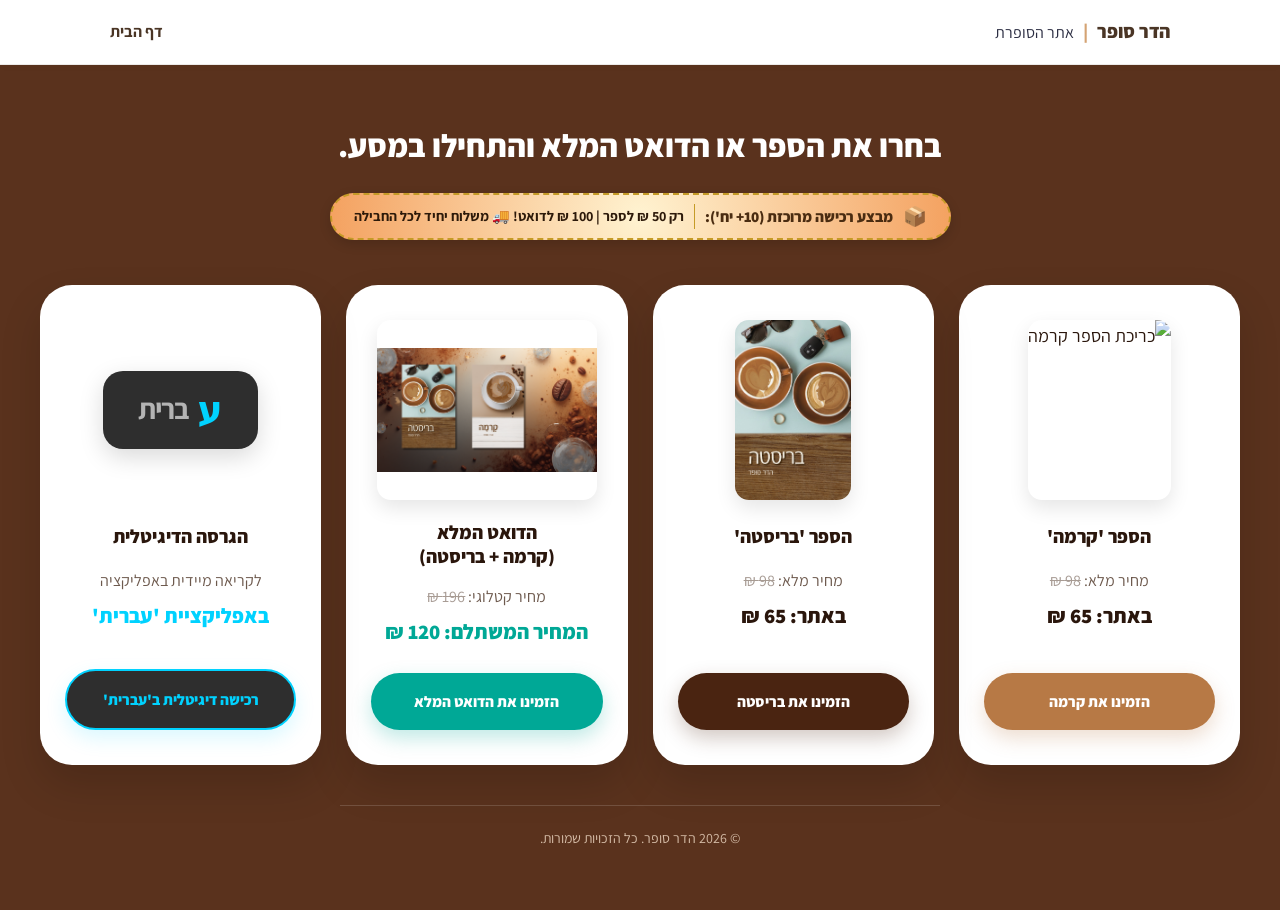
==== checkout.html @ 74c44c18 "Update checkout.html" ====
<!DOCTYPE html>
<html lang="he" dir="rtl">
<head>
  <meta charset="UTF-8" />
  <meta name="viewport" content="width=device-width, initial-scale=1.0" />
  <title>רכישת הספרים | דואט קרמה ובריסטה מאת הדר סופר</title>
  
  <!-- אייקון פול הקפה ללשונית הדפדפן -->
 <link rel="icon" type="image/png" href="https://hadarsofer.co.il/images/favicon-coffee.png?v=500">
  
  <!-- פונט Assistant הרשמי של האתר -->
  <link rel="preconnect" href="https://fonts.googleapis.com">
  <link rel="preconnect" href="https://fonts.gstatic.com" crossorigin>
  <link href="https://fonts.googleapis.com/css2?family=Assistant:wght@300;400;600;700;800&display=swap" rel="stylesheet">

  <style>
    :root {
      --cream: #fbf4e8;
      --coffee: #4A3525;
      --espresso: #2a160c;
      --caramel: #b77945;
      --accent: #D4A373;
      --white: #fffdf8;
      --text: #2B2D42;
    }
    * { 
      box-sizing: border-box; 
      margin: 0;
      padding: 0;
    }
    body {
      font-family: 'Assistant', Arial, sans-serif;
      background: var(--cream);
      color: var(--espresso);
      line-height: 1.75;
      font-size: 18px;
    }
    .container { 
      width: min(1200px, 94vw); 
      margin: auto; 
    }
    
    /* סרגל ניווט עליון אחיד ומקובע */
    .main-nav {
      background-color: #FFFFFF;
      border-bottom: 1px solid rgba(74, 53, 37, 0.1);
      padding: 15px 0;
      position: sticky;
      top: 0;
      z-index: 1000;
      box-shadow: 0 2px 10px rgba(74, 53, 37, 0.02);
    }

    .nav-container {
      max-width: 1100px;
      margin: 0 auto;
      padding: 0 20px;
      display: flex;
      justify-content: space-between;
      align-items: center;
    }

    .site-logo-brand {
      color: var(--coffee);
      font-weight: 800;
      text-decoration: none;
      font-size: 1.2rem;
    }

    .logo-sep {
      color: var(--accent);
      margin: 0 5px;
    }

    .logo-sub {
      font-weight: 400;
      color: var(--text);
      font-size: 1rem;
    }

    .nav-links {
      display: flex;
      gap: 20px;
    }

    .nav-link {
      color: var(--coffee);
      font-weight: 700;
      text-decoration: none;
      font-size: 1rem;
      transition: color 0.2s ease;
    }

    .nav-link:hover {
      color: var(--accent);
    }

    /* גריד כרטיסי רכישה מאוזן */
    .purchase-grid {
      display: grid;
      grid-template-columns: repeat(auto-fit, minmax(260px, 1fr));
      gap: 25px;
      max-width: 1200px;
      margin: 0 auto;
      width: 100%;
    }

    .purchase-card {
      background: #ffffff; 
      border-radius: 32px; 
      padding: 35px 25px; 
      display: flex; 
      flex-direction: column; 
      align-items: center; 
      text-align: center; 
      box-shadow: 0 20px 40px rgba(0,0,0,0.15);
      justify-content: space-between; /* דוחף את כפתור הרכישה תמיד לתחתית הכרטיס */
      min-height: 480px; /* גובה אחיד לכל הכרטיסים */
      transition: transform 0.2s ease;
    }

    .purchase-card:hover {
      transform: translateY(-5px);
    }
    
    /* עיצוב כפתורי הרכישה */
    .btn {
      display: inline-flex;
      align-items: center;
      justify-content: center;
      padding: 15px 28px;
      border-radius: 999px;
      font-weight: 800;
      text-decoration: none;
      box-shadow: 0 12px 30px rgba(80,40,20,.12);
      transition: .25s;
      width: 100%;
      margin-top: auto; /* מבטיח יישור אנכי מושלם של הכפתורים */
    }
    .btn:hover { transform: translateY(-3px); }

    @media (max-width: 600px) {
      .nav-container { flex-direction: column; gap: 10px; text-align: center; }
      .purchase-grid { grid-template-columns: 1fr; }
    }
  </style>
</head>
<body>

  <!-- סרגל ניווט עליון אחיד ומקובע - זהה לחלוטין לדף ההמלצות -->
  <nav class="main-nav">
    <div class="nav-container">
      <a href="index.html" class="site-logo-brand">
        הדר סופר <span class="logo-sep">|</span> <span class="logo-sub">אתר הסופרת</span>
      </a>
      <div class="nav-links">
        <a href="index.html" class="nav-link">דף הבית</a>
      </div>
    </div>
  </nav>

  <!-- אזור תוכן הרכישה המרכזי -->
  <main style="background: #5a321d; min-height: calc(100vh - 65px); padding: 60px 0; display: flex; flex-direction: column; justify-content: center; align-items: center;">
    <div class="container" style="text-align: center;">
      
   <!--   <h2 style="color: white; font-size: clamp(22px, 4vw, 26px); font-weight: 700; margin-bottom: 40px; margin-top: 0;">בחרו את הספר או הדואט המלא והתחילו במסע.</h2> --<

      <!-- אזור כותרת דף הרכישה עם תגית הטבת ט"ו באב קומפקטית -->
<div style="text-align: center; margin-bottom: 30px; display: flex; flex-direction: column; align-items: center; gap: 12px;">
  
  <h1 style="color: #ffffff; font-size: 2rem; font-weight: 800; margin: 0; line-height: 1.3;">
    בחרו את הספר או הדואט המלא והתחילו במסע.
  </h1>

  <!-- תגית הטבה קטנה, מעוגלת ומובלטת לצד/מתחת לכותרת 
  <div style="
    background: radial-gradient(circle, #fff3d1 0%, #f4a261 100%);
    border: 2px dashed #c59b27;
    border-radius: 50px;
    padding: 6px 18px;
    display: inline-flex;
    align-items: center;
    gap: 8px;
    box-shadow: 0 4px 12px rgba(0,0,0,0.2);
  ">
    <span style="font-size: 1.1rem; line-height: 1;">🎁</span>
    <span style="font-size: 0.9rem; font-weight: 800; color: #4a2c11;">
    הנהח
    </span>
    <span style="font-size: 0.85rem; font-weight: 600; color: #2d1a0a; border-right: 1px solid #c59b27; padding-right: 8px;">
חסכון כפול 
    </span>
  </div>-->
<div style="
  background: radial-gradient(circle, #fff3d1 0%, #f4a261 100%);
  border: 2px dashed #c59b27;
  border-radius: 50px;
  padding: 8px 22px;
  display: inline-flex;
  align-items: center;
  gap: 10px;
  box-shadow: 0 4px 12px rgba(0,0,0,0.15);
  margin: 15px auto;
  flex-wrap: wrap;
  justify-content: center;
">
  <span style="font-size: 1.2rem; line-height: 1;">📦</span>
  
  <span style="font-size: 0.95rem; font-weight: 800; color: #4a2c11;">
    מבצע רכישה מרוכזת (10+ יח'):
  </span>
  
  <span style="font-size: 0.88rem; font-weight: 700; color: #2d1a0a; border-right: 1px solid #c59b27; padding-right: 10px;">
    רק <strong>50 ₪</strong> לספר | <strong>100 ₪</strong> לדואט! 🚚 משלוח יחיד לכל החבילה
  </span>
</div>
</div>
      <!-- גריד רספונסיבי מיושר -->
      <div class="purchase-grid">
        
        <!-- כרטיס 1: קרמה -->
        <div class="purchase-card">
          <div style="display: flex; flex-direction: column; align-items: center;">
            <img src="images/Cover_Crema.jpg" alt="כריכת הספר קרמה" style="height: 180px; object-fit: contain; margin-bottom: 20px; border-radius: 14px; box-shadow: 0 8px 20px rgba(0,0,0,0.1);" />
            <h4 style="font-size: 19px; font-weight: 800; margin: 0 0 15px 0; color: #2a160c;">הספר 'קרמה'</h4>
            <p style="font-size: 1rem; color: #6d594d; margin: 0 0 25px 0; line-height: 1.6;">
              מחיר מלא: <span style="text-decoration: line-through; opacity: 0.6;">98 ₪</span> <br>
              <span style="font-size: 1.3rem; font-weight: 800; color: #2a160c; display: inline-block; margin-top: 5px;">באתר: 65 ₪</span>
            </p>
          </div>
          <a class="btn" style="background: #b77945; color: white; box-shadow: 0 8px 20px rgba(183,121,69,0.25); font-size: 0.95rem;" href="https://meshulam.co.il/purchase?b=f9c1762773a8a9f286a3632289c96ef9" target="_blank" rel="noopener">
            הזמינו את קרמה
          </a>
        </div>

        <!-- כרטיס 2: בריסטה -->
        <div class="purchase-card">
          <div style="display: flex; flex-direction: column; align-items: center;">
            <img src="images/Cover_Barista.jpeg" alt="כריכת הספר בריסטה" style="height: 180px; object-fit: contain; margin-bottom: 20px; border-radius: 14px; box-shadow: 0 8px 20px rgba(0,0,0,0.1);" />
            <h4 style="font-size: 19px; font-weight: 800; margin: 0 0 15px 0; color: #2a160c;">הספר 'בריסטה'</h4>
            <p style="font-size: 1rem; color: #6d594d; margin: 0 0 25px 0; line-height: 1.6;">
              מחיר מלא: <span style="text-decoration: line-through; opacity: 0.6;">98 ₪</span> <br>
              <span style="font-size: 1.3rem; font-weight: 800; color: #2a160c; display: inline-block; margin-top: 5px;">באתר: 65 ₪</span>
            </p>
          </div>
          <a class="btn" style="background: #4a2411; color: white; box-shadow: 0 8px 20px rgba(74,36,17,0.25); font-size: 0.95rem;" href="https://meshulam.co.il/purchase?b=3960c1d9ae10f39e191948188ecd9db6" target="_blank" rel="noopener">
            הזמינו את בריסטה
          </a>
        </div>

        <!-- כרטיס 3: הדואט המלא -->
        <div class="purchase-card">
          <div style="display: flex; flex-direction: column; align-items: center;">
            <img src="images/book-cover.png" alt="דואט קרמה ובריסטה" style="width: 100%; max-width: 220px; height: 180px; object-fit: contain; margin-bottom: 20px; border-radius: 14px; box-shadow: 0 8px 20px rgba(0,0,0,0.1);" />
            <h4 style="font-size: 19px; font-weight: 800; margin: 0 0 15px 0; color: #2a160c; line-height: 1.3;">הדואט המלא <br>(קרמה + בריסטה)</h4>
            <p style="font-size: 1rem; color: #6d594d; margin: 0 0 25px 0; line-height: 1.6;">
              מחיר קטלוגי: <span style="text-decoration: line-through; opacity: 0.6;">196 ₪</span> <br>
              <span style="font-size: 1.3rem; font-weight: 800; color: #00a896; display: inline-block; margin-top: 5px;"> המחיר המשתלם: 120 ₪</span>
            </p>
          </div>
          <a class="btn" style="background: #00a896; color: white; box-shadow: 0 8px 20px rgba(0,168,150,0.25); font-size: 0.95rem;" href="https://meshulam.co.il/purchase?b=cf26a15d90583e101c40a8e2467d4413" target="_blank" rel="noopener">
            הזמינו את הדואט המלא
          </a>
        </div>

        <!-- כרטיס 4: הגרסה הדיגיטלית (עברית) -->
        <div class="purchase-card">
          <div style="display: flex; flex-direction: column; align-items: center; width: 100%;">
            <div style="height: 180px; display: flex; align-items: center; justify-content: center; margin-bottom: 20px;">
              <div style="background: #2e2e2e; padding: 20px 35px; border-radius: 20px; box-shadow: 0 8px 25px rgba(0,0,0,0.15); display: flex; align-items: center; justify-content: center;">
                <span style="color: #00d2ff; font-weight: 900; font-size: 2.4rem; font-family: system-ui, sans-serif; margin-left: 8px; line-height: 1;">ע</span>
                <span style="color: #b3b3b3; font-weight: 700; font-size: 1.8rem; letter-spacing: -1px; line-height: 1;">ברית</span>
              </div>
            </div>
            <h4 style="font-size: 19px; font-weight: 800; margin: 0 0 15px 0; color: #2a160c;">הגרסה הדיגיטלית</h4>
            <p style="font-size: 1rem; color: #6d594d; margin: 0 0 25px 0; line-height: 1.6;">
              לקריאה מיידית באפליקציה<br>
              <span style="font-size: 1.3rem; font-weight: 800; color: #00d2ff; display: inline-block; margin-top: 5px;">באפליקציית 'עברית'</span>
            </p>
          </div>
          <a class="btn" style="background: #2e2e2e; color: #00d2ff; border: 2px solid #00d2ff; box-shadow: 0 8px 20px rgba(0,210,255,0.15); font-size: 0.95rem;" href="https://www.e-vrit.co.il/Product/30811/%D7%A7%D7%A8%D7%9E%D7%94" target="_blank" rel="noopener">
            רכישה דיגיטלית ב'עברית'
          </a>
        </div>

      </div>

      <hr style="border: 0; border-top: 1px solid rgba(255,255,255,0.15); max-width: 600px; margin: 40px auto 20px auto;" />
      
      <div style="font-size: 14px; color: #f4dfca; opacity: 0.8;">
        © 2026 הדר סופר. כל הזכויות שמורות.
      </div>
    </div>
  </main>

</body>
</html>
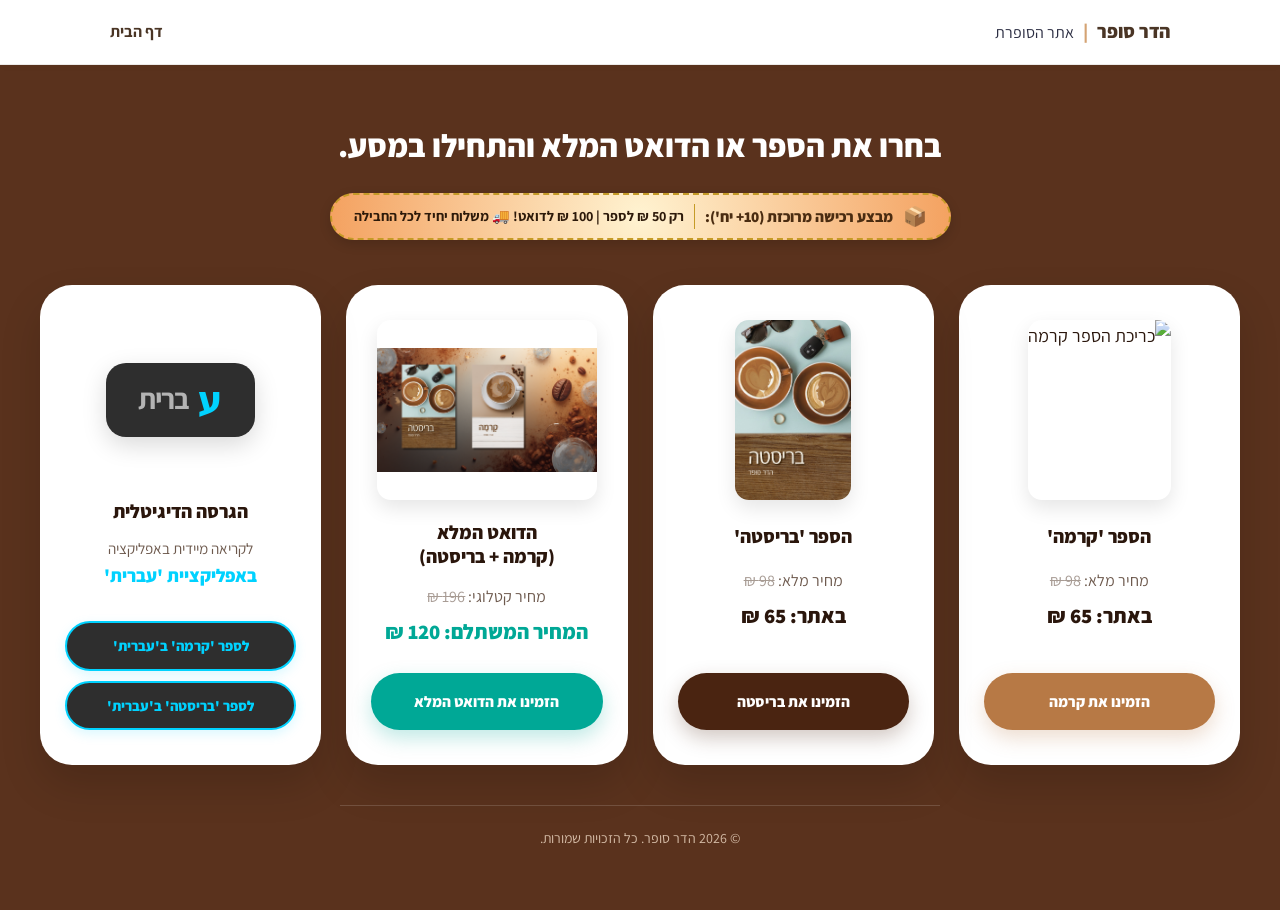
==== commit db605572: "Update checkout.html" ====
--- a/checkout.html
+++ b/checkout.html
@@ -263,25 +263,36 @@
           </a>
         </div>
 
-        <!-- כרטיס 4: הגרסה הדיגיטלית (עברית) -->
-        <div class="purchase-card">
-          <div style="display: flex; flex-direction: column; align-items: center; width: 100%;">
-            <div style="height: 180px; display: flex; align-items: center; justify-content: center; margin-bottom: 20px;">
-              <div style="background: #2e2e2e; padding: 20px 35px; border-radius: 20px; box-shadow: 0 8px 25px rgba(0,0,0,0.15); display: flex; align-items: center; justify-content: center;">
-                <span style="color: #00d2ff; font-weight: 900; font-size: 2.4rem; font-family: system-ui, sans-serif; margin-left: 8px; line-height: 1;">ע</span>
-                <span style="color: #b3b3b3; font-weight: 700; font-size: 1.8rem; letter-spacing: -1px; line-height: 1;">ברית</span>
-              </div>
-            </div>
-            <h4 style="font-size: 19px; font-weight: 800; margin: 0 0 15px 0; color: #2a160c;">הגרסה הדיגיטלית</h4>
-            <p style="font-size: 1rem; color: #6d594d; margin: 0 0 25px 0; line-height: 1.6;">
-              לקריאה מיידית באפליקציה<br>
-              <span style="font-size: 1.3rem; font-weight: 800; color: #00d2ff; display: inline-block; margin-top: 5px;">באפליקציית 'עברית'</span>
-            </p>
-          </div>
-          <a class="btn" style="background: #2e2e2e; color: #00d2ff; border: 2px solid #00d2ff; box-shadow: 0 8px 20px rgba(0,210,255,0.15); font-size: 0.95rem;" href="https://www.e-vrit.co.il/Product/30811/%D7%A7%D7%A8%D7%9E%D7%94" target="_blank" rel="noopener">
-            רכישה דיגיטלית ב'עברית'
-          </a>
-        </div>
+<div class="purchase-card">
+  <div style="display: flex; flex-direction: column; align-items: center; width: 100%;">
+    
+    <div style="height: 160px; display: flex; align-items: center; justify-content: center; margin-bottom: 15px;">
+      <div style="background: #2e2e2e; padding: 18px 32px; border-radius: 20px; box-shadow: 0 8px 25px rgba(0,0,0,0.15); display: flex; align-items: center; justify-content: center;">
+        <span style="color: #00d2ff; font-weight: 900; font-size: 2.4rem; font-family: system-ui, sans-serif; margin-left: 8px; line-height: 1;">ע</span>
+        <span style="color: #b3b3b3; font-weight: 700; font-size: 1.8rem; letter-spacing: -1px; line-height: 1;">ברית</span>
+      </div>
+    </div>
+
+    <h4 style="font-size: 19px; font-weight: 800; margin: 0 0 10px 0; color: #2a160c;">הגרסה הדיגיטלית</h4>
+    <p style="font-size: 0.95rem; color: #6d594d; margin: 0 0 15px 0; line-height: 1.4; text-align: center;">
+      לקריאה מיידית באפליקציה<br>
+      <span style="font-size: 1.15rem; font-weight: 800; color: #00d2ff; display: inline-block; margin-top: 4px;">באפליקציית 'עברית'</span>
+    </p>
+
+  </div>
+
+  <div style="display: flex; flex-direction: column; gap: 10px; width: 100%;">
+    
+    <a class="btn" style="background: #2e2e2e; color: #00d2ff; border: 2px solid #00d2ff; box-shadow: 0 4px 12px rgba(0,210,255,0.15); font-size: 0.9rem; padding: 10px; width: 100%; text-align: center;" href="https://www.e-vrit.co.il/Product/30811/%D7%A7%D7%A8%D7%9E%D7%94" target="_blank" rel="noopener">
+      לספר 'קרמה' ב'עברית'
+    </a>
+
+    <a class="btn" style="background: #2e2e2e; color: #00d2ff; border: 2px solid #00d2ff; box-shadow: 0 4px 12px rgba(0,210,255,0.15); font-size: 0.9rem; padding: 10px; width: 100%; text-align: center;" href="https://e-vrit.co.il/product/40358/%D7%91%D7%A8%D7%99%D7%A1%D7%98%D7%94?srsltid=AfmBOorSkVc-JhY6GsTiAP-EegQ2dFRskWp7nY-eDsKtQ0DUv8m6zKF1" target="_blank" rel="noopener">
+      לספר 'בריסטה' ב'עברית'
+    </a>
+
+  </div>
+</div>
 
       </div>
 
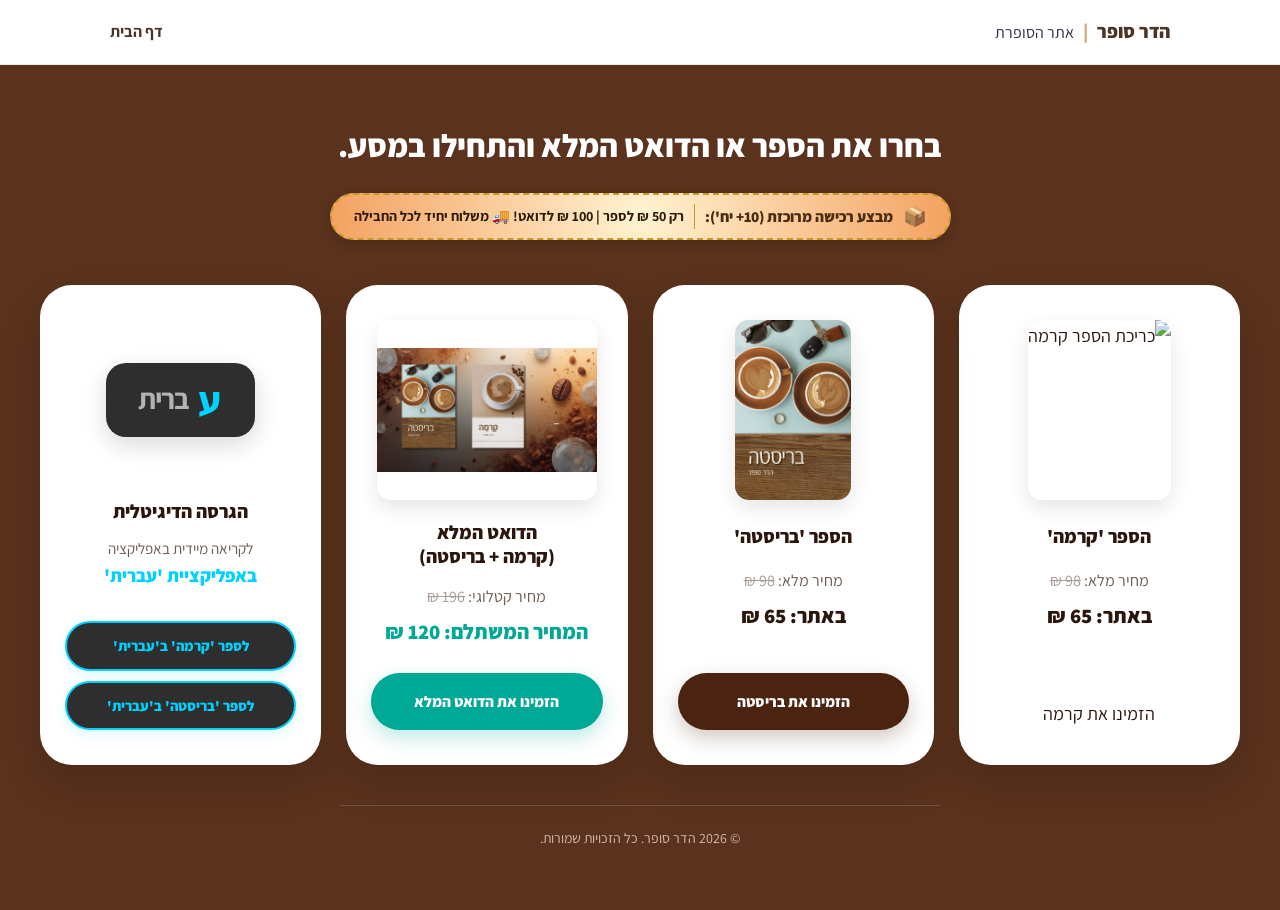
==== commit 6e926bef: "Update checkout.html" ====
--- a/checkout.html
+++ b/checkout.html
@@ -228,7 +228,7 @@
               <span style="font-size: 1.3rem; font-weight: 800; color: #2a160c; display: inline-block; margin-top: 5px;">באתר: 65 ₪</span>
             </p>
           </div>
-          <a class="btn" style="background: #b77945; color: white; box-shadow: 0 8px 20px rgba(183,121,69,0.25); font-size: 0.95rem;" href="https://meshulam.co.il/purchase?b=f9c1762773a8a9f286a3632289c96ef9" target="_blank" rel="noopener">
+      <!--     <a class="btn" style="background: #b77945; color: white; box-shadow: 0 8px 20px rgba(183,121,69,0.25); font-size: 0.95rem;" href="https://pay.grow.link/MTA4MzAy~07c74f3a0eaad34e04e32183dd6eb7e5-NDI4MTMxMg" target="_blank" rel="noopener">-->
             הזמינו את קרמה
           </a>
         </div>
@@ -243,7 +243,7 @@
               <span style="font-size: 1.3rem; font-weight: 800; color: #2a160c; display: inline-block; margin-top: 5px;">באתר: 65 ₪</span>
             </p>
           </div>
-          <a class="btn" style="background: #4a2411; color: white; box-shadow: 0 8px 20px rgba(74,36,17,0.25); font-size: 0.95rem;" href="https://meshulam.co.il/purchase?b=3960c1d9ae10f39e191948188ecd9db6" target="_blank" rel="noopener">
+          <a class="btn" style="background: #4a2411; color: white; box-shadow: 0 8px 20px rgba(74,36,17,0.25); font-size: 0.95rem;" href="https://pay.grow.link/MTA4MzAy~07c74f3a0eaad34e04e32183dd6eb7e5-NDI4MTMxMg" target="_blank" rel="noopener">
             הזמינו את בריסטה
           </a>
         </div>
@@ -258,7 +258,7 @@
               <span style="font-size: 1.3rem; font-weight: 800; color: #00a896; display: inline-block; margin-top: 5px;"> המחיר המשתלם: 120 ₪</span>
             </p>
           </div>
-          <a class="btn" style="background: #00a896; color: white; box-shadow: 0 8px 20px rgba(0,168,150,0.25); font-size: 0.95rem;" href="https://meshulam.co.il/purchase?b=cf26a15d90583e101c40a8e2467d4413" target="_blank" rel="noopener">
+          <a class="btn" style="background: #00a896; color: white; box-shadow: 0 8px 20px rgba(0,168,150,0.25); font-size: 0.95rem;" href="https://pay.grow.link/MTA4MzAy~07c74f3a0eaad34e04e32183dd6eb7e5-NDI4MTMxMg" target="_blank" rel="noopener">
             הזמינו את הדואט המלא
           </a>
         </div>
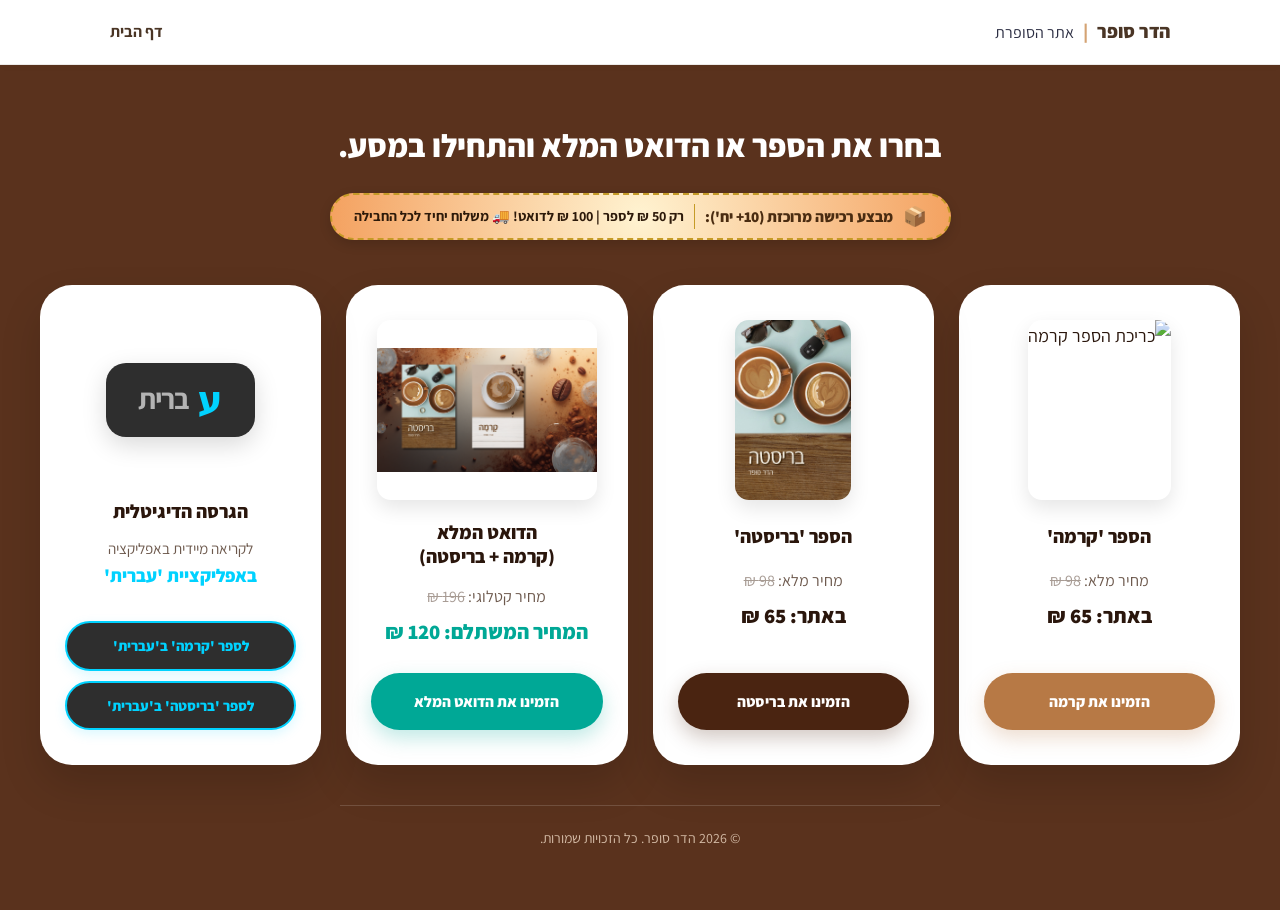
==== commit 47585a83: "Update checkout.html" ====
--- a/checkout.html
+++ b/checkout.html
@@ -228,7 +228,7 @@
               <span style="font-size: 1.3rem; font-weight: 800; color: #2a160c; display: inline-block; margin-top: 5px;">באתר: 65 ₪</span>
             </p>
           </div>
-      <!--     <a class="btn" style="background: #b77945; color: white; box-shadow: 0 8px 20px rgba(183,121,69,0.25); font-size: 0.95rem;" href="https://pay.grow.link/MTA4MzAy~07c74f3a0eaad34e04e32183dd6eb7e5-NDI4MTMxMg" target="_blank" rel="noopener">-->
+         <a class="btn" style="background: #b77945; color: white; box-shadow: 0 8px 20px rgba(183,121,69,0.25); font-size: 0.95rem;" href="https://pay.grow.link/MTA4MzAy~07c74f3a0eaad34e04e32183dd6eb7e5-NDI4MTMxMg" target="_blank" rel="noopener">
             הזמינו את קרמה
           </a>
         </div>
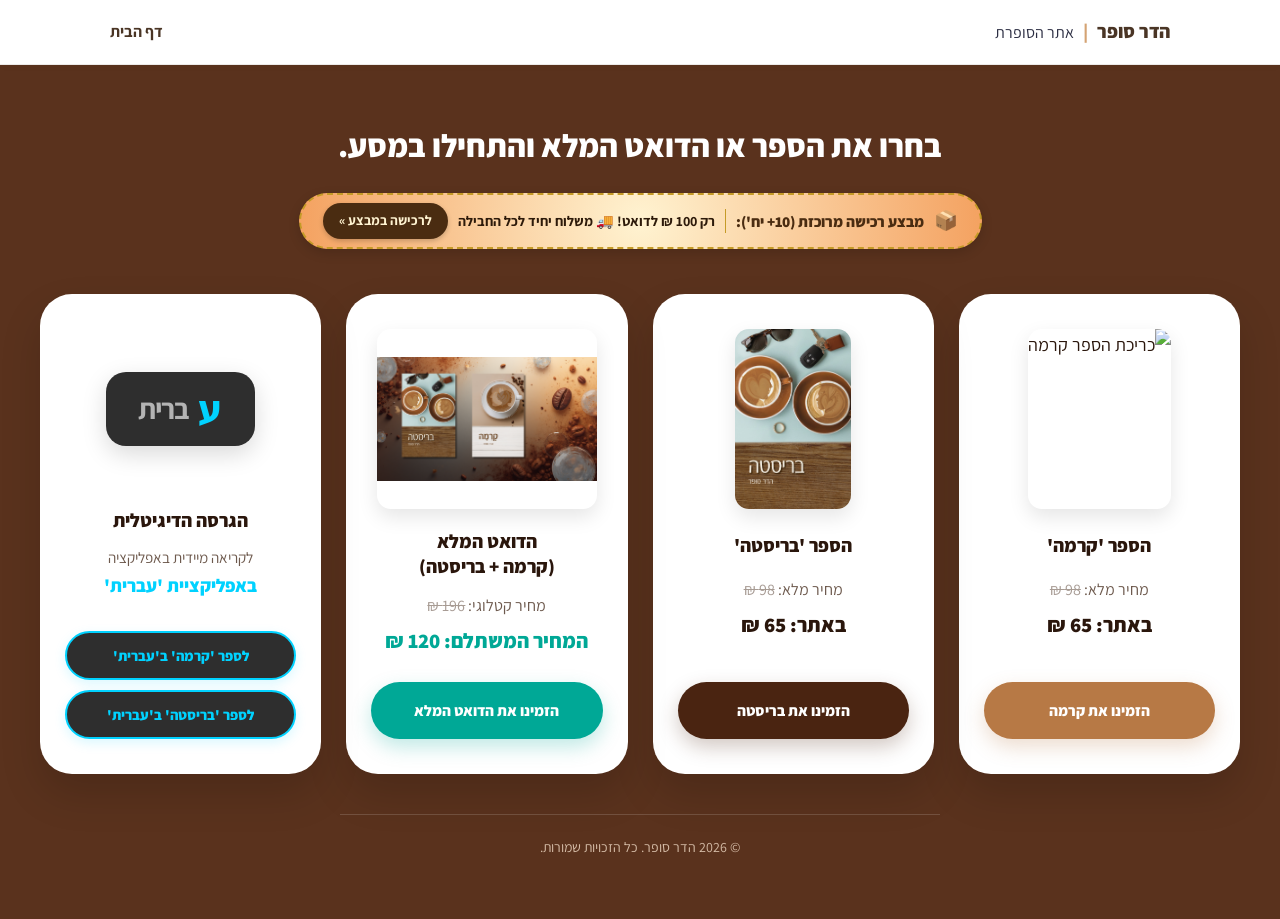
==== commit 5ce84cd2: "Update checkout.html" ====
--- a/checkout.html
+++ b/checkout.html
@@ -211,8 +211,23 @@
   </span>
   
   <span style="font-size: 0.88rem; font-weight: 700; color: #2d1a0a; border-right: 1px solid #c59b27; padding-right: 10px;">
-    רק <strong>50 ₪</strong> לספר | <strong>100 ₪</strong> לדואט! 🚚 משלוח יחיד לכל החבילה
+    רק <strong>100 ₪</strong> לדואט! 🚚 משלוח יחיד לכל החבילה
   </span>
+
+  <!-- כפתור הקישור שנוסף -->
+  <a href="https://pay.grow.link/MTA4MzAy~243bfd9577c02d4483c28ec25145abf1-NDI4NDA5OQ" target="_blank" style="
+    background-color: #4a2c11;
+    color: #fff3d1;
+    padding: 6px 16px;
+    border-radius: 20px;
+    font-size: 0.85rem;
+    font-weight: 700;
+    text-decoration: none;
+    box-shadow: 0 2px 5px rgba(0,0,0,0.2);
+    transition: background-color 0.2s ease;
+  ">
+    לרכישה במבצע »
+  </a>
 </div>
 </div>
       <!-- גריד רספונסיבי מיושר -->
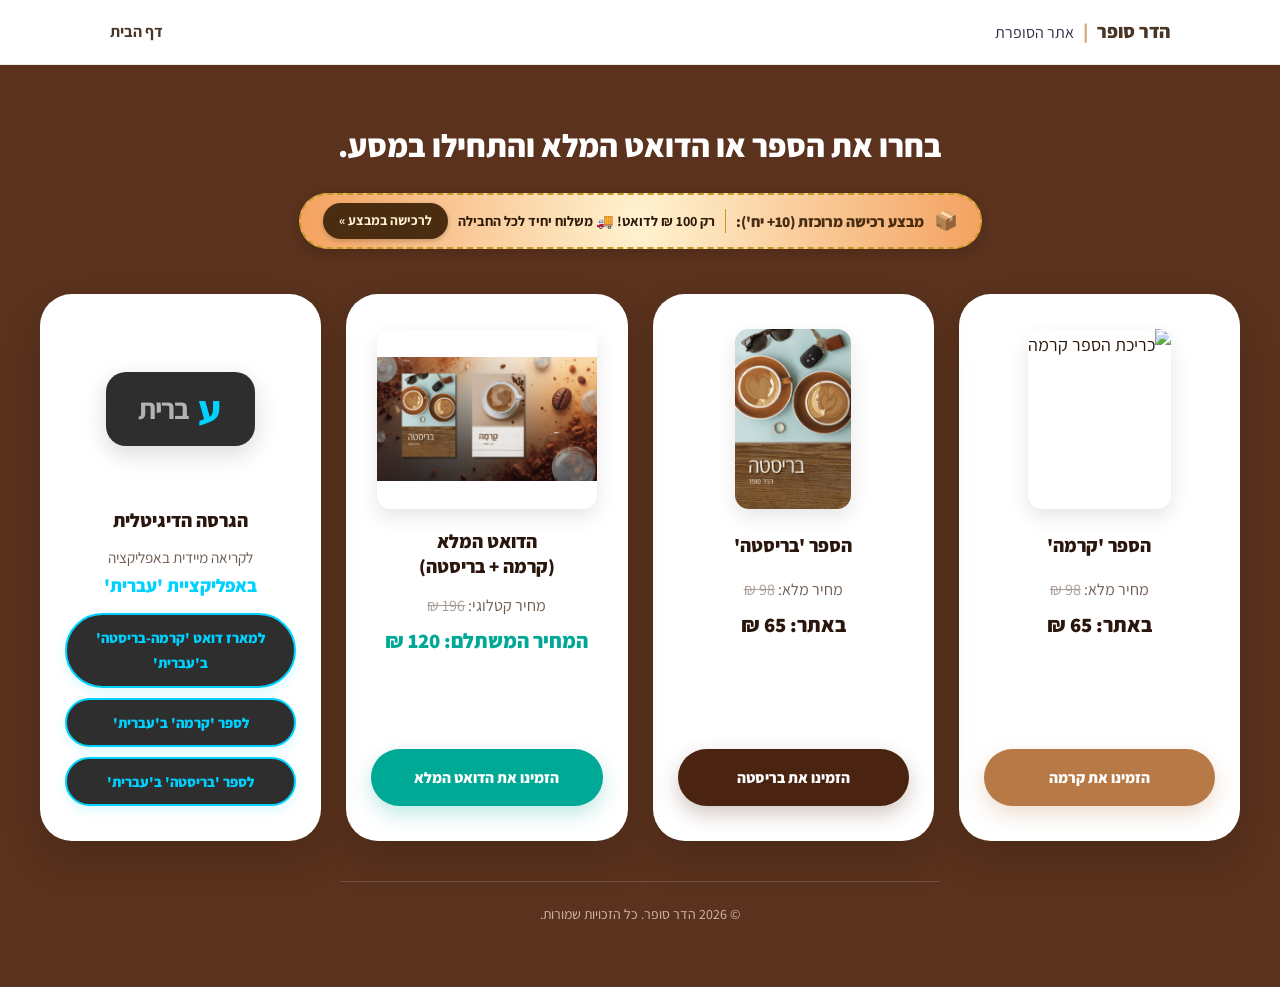
==== commit 706a950d: "Update checkout.html" ====
--- a/checkout.html
+++ b/checkout.html
@@ -298,6 +298,10 @@
 
   <div style="display: flex; flex-direction: column; gap: 10px; width: 100%;">
     
+    <a class="btn" style="background: #2e2e2e; color: #00d2ff; border: 2px solid #00d2ff; box-shadow: 0 4px 12px rgba(0,210,255,0.15); font-size: 0.9rem; padding: 10px; width: 100%; text-align: center;" href="https://e-vrit.co.il/product/41432/%D7%9E%D7%90%D7%A8%D7%96-%D7%A7%D7%A8%D7%9E%D7%94-%D7%91%D7%A8%D7%י%D7%A1%D7%98%D7%94" target="_blank" rel="noopener">
+      למארז דואט 'קרמה-בריסטה' ב'עברית'
+    </a>
+
     <a class="btn" style="background: #2e2e2e; color: #00d2ff; border: 2px solid #00d2ff; box-shadow: 0 4px 12px rgba(0,210,255,0.15); font-size: 0.9rem; padding: 10px; width: 100%; text-align: center;" href="https://www.e-vrit.co.il/Product/30811/%D7%A7%D7%A8%D7%9E%D7%94" target="_blank" rel="noopener">
       לספר 'קרמה' ב'עברית'
     </a>
@@ -307,6 +311,7 @@
     </a>
 
   </div>
+
 </div>
 
       </div>
